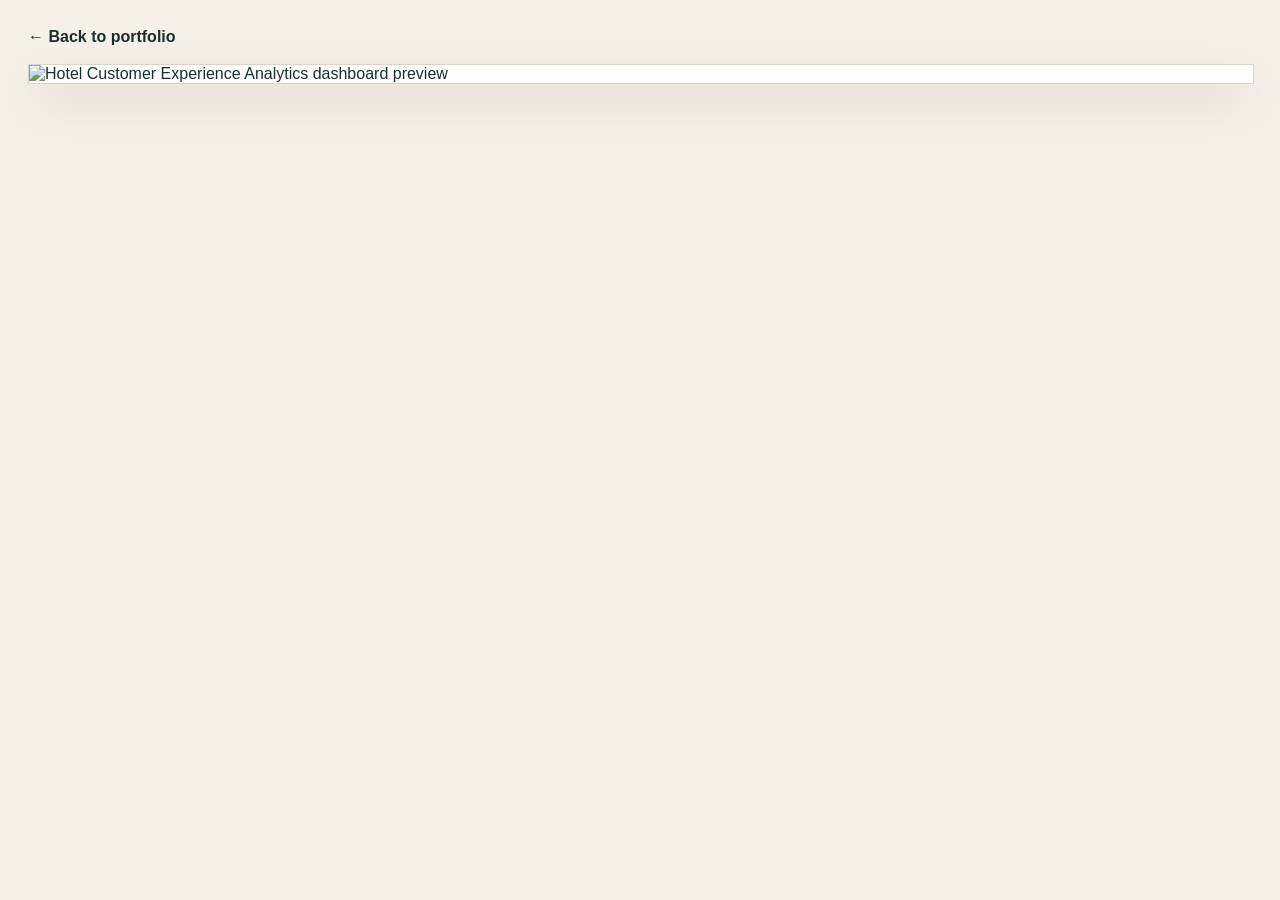
==== dashboard/dashboard_preview.html @ 5d3e59fc "Add rendered dashboard preview page" ====
<!doctype html>
<html lang="en">
<head>
<meta charset="utf-8">
<meta name="viewport" content="width=device-width, initial-scale=1">
<title>Hotel CX Analytics Dashboard Preview</title>
<style>
body{margin:0;background:#f5f1e8;font-family:Arial,sans-serif;color:#17302b}
.wrap{max-width:1600px;margin:auto;padding:28px}
a{color:#17302b;text-decoration:none;font-weight:700}
.back{display:inline-block;margin-bottom:18px}
.dashboard{display:block;width:100%;background:#fff;border:1px solid #d9d4c8;box-shadow:0 18px 50px rgba(0,0,0,.12)}
</style>
</head>
<body>
<main class="wrap">
<a class="back" href="../index.html">← Back to portfolio</a>
<img class="dashboard" src="dashboard_preview_svg" alt="Hotel Customer Experience Analytics dashboard preview">
</main>
</body>
</html>
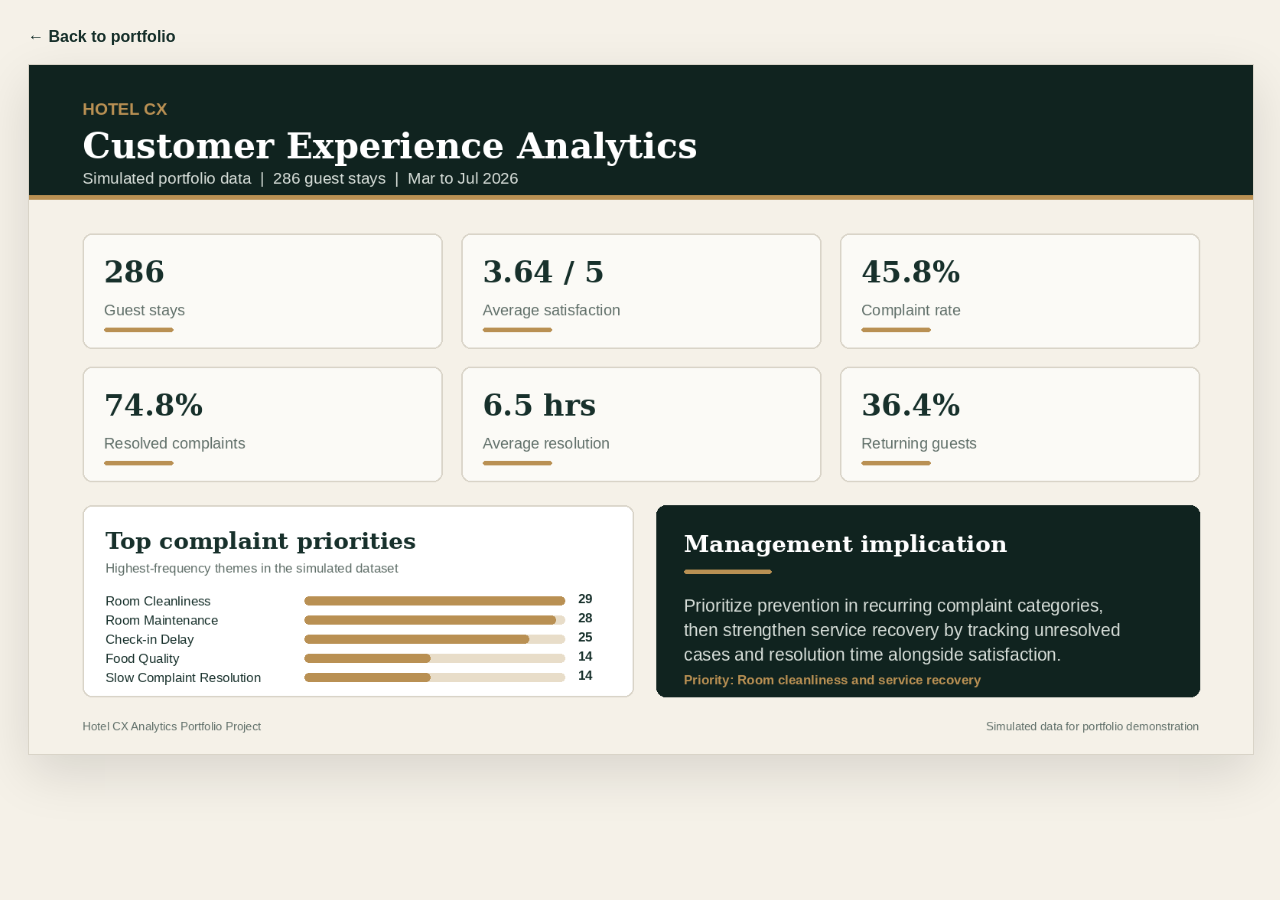
==== commit ae323029: "Fix rendered dashboard page to use uploaded PNG preview" ====
--- a/dashboard/dashboard_preview.html
+++ b/dashboard/dashboard_preview.html
@@ -15,7 +15,7 @@
 <body>
 <main class="wrap">
 <a class="back" href="../index.html">← Back to portfolio</a>
-<img class="dashboard" src="dashboard_preview_svg" alt="Hotel Customer Experience Analytics dashboard preview">
+<img class="dashboard" src="hotelcx_dashboard_preview_v2.png" alt="Hotel Customer Experience Analytics dashboard preview">
 </main>
 </body>
 </html>
